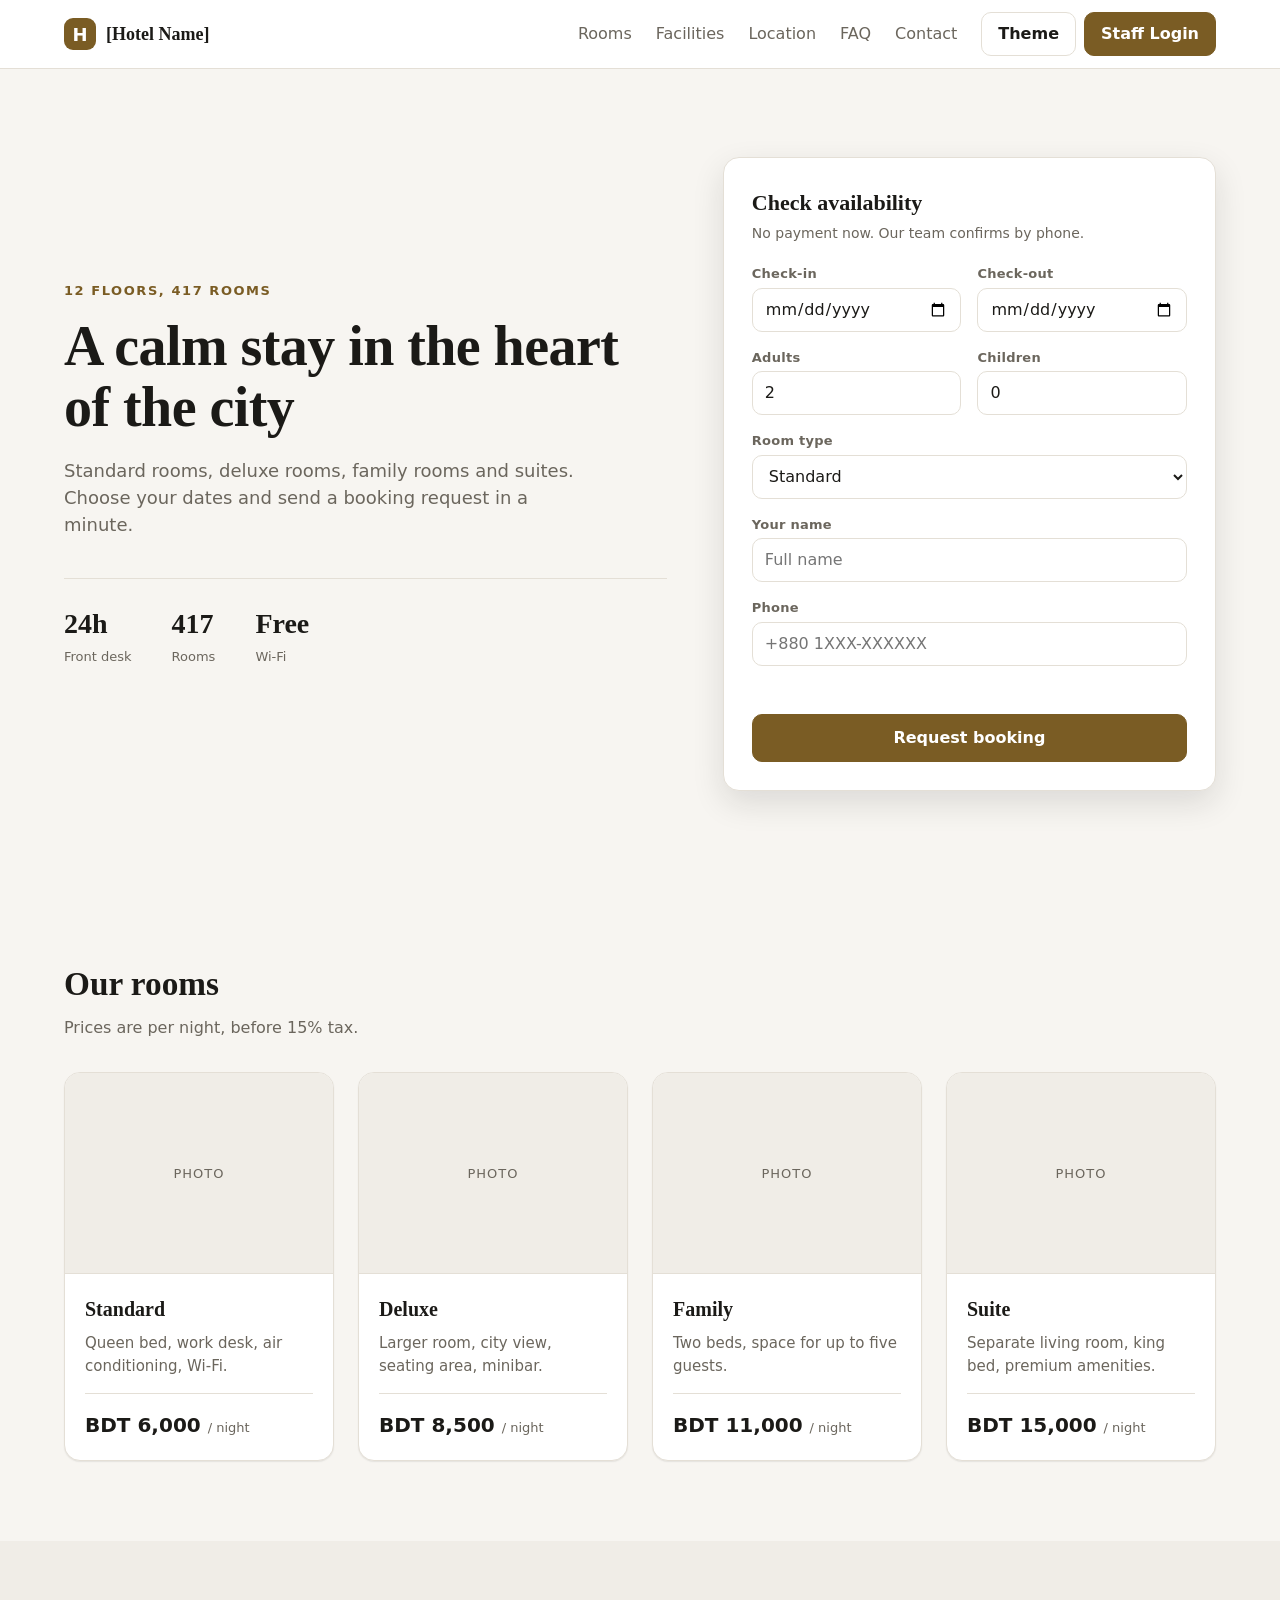
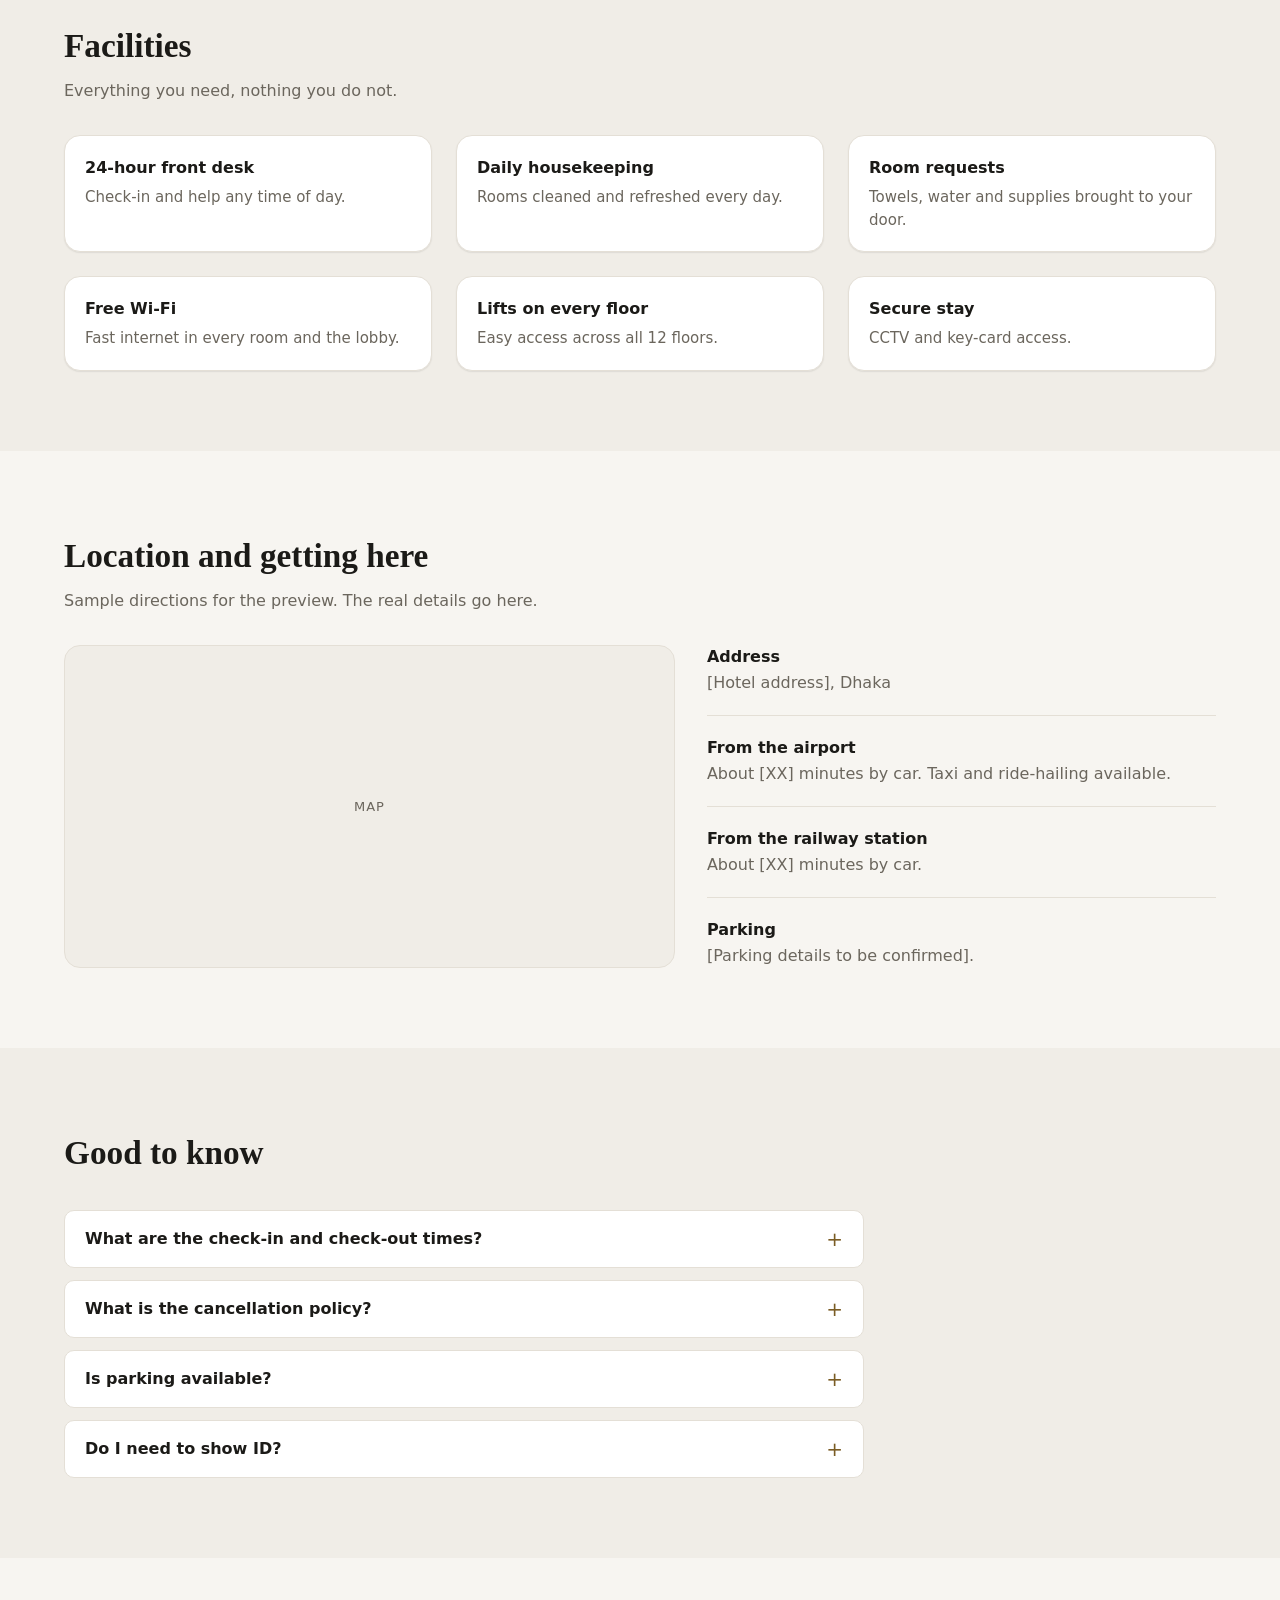
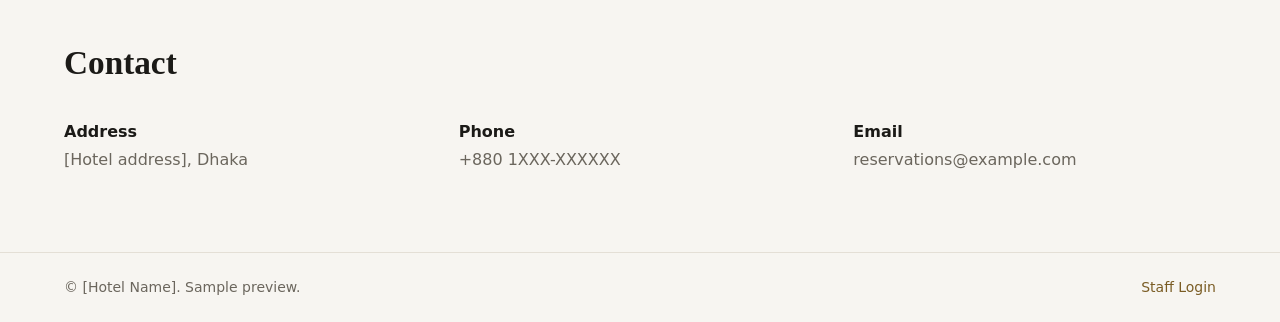
==== index.html @ 670b1ddd "Add files via upload" ====
<!DOCTYPE html>
<html lang="en" data-theme="light">
<head>
  <meta charset="UTF-8">
  <meta name="viewport" content="width=device-width, initial-scale=1">
  <title>[Hotel Name] - Stay with us</title>
  <meta name="description" content="Rooms, suites and family stays. Check availability and request a booking.">
  <link rel="stylesheet" href="base.css">
  <link rel="stylesheet" href="index.css">
  <script src="js/theme.js"></script>
</head>
<body class="site">
  <header class="site-nav">
    <a class="site-nav__brand" href="#top"><span class="site-nav__logo" aria-hidden="true">H</span>[Hotel Name]</a>
    <nav class="site-nav__links" aria-label="Main">
      <a href="#rooms">Rooms</a>
      <a href="#facilities">Facilities</a>
      <a href="#location">Location</a>
      <a href="#faq">FAQ</a>
      <a href="#contact">Contact</a>
    </nav>
    <div class="site-nav__actions">
      <button class="btn" type="button" id="themeBtn" aria-label="Toggle light or dark theme">Theme</button>
      <a class="btn btn--primary" href="login.html">Staff Login</a>
    </div>
  </header>

  <main id="top">
    <section class="hero">
      <div class="hero__text">
        <p class="hero__eyebrow">12 floors, 417 rooms</p>
        <h1 class="hero__title">A calm stay in the heart of the city</h1>
        <p class="hero__lead">Standard rooms, deluxe rooms, family rooms and suites. Choose your dates and send a booking request in a minute.</p>
        <ul class="hero__facts" aria-label="Highlights">
          <li><strong>24h</strong><span>Front desk</span></li>
          <li><strong>417</strong><span>Rooms</span></li>
          <li><strong>Free</strong><span>Wi-Fi</span></li>
        </ul>
      </div>
      <form class="card avail" id="availForm" novalidate>
        <h2 class="avail__title">Check availability</h2>
        <p class="avail__sub">No payment now. Our team confirms by phone.</p>
        <div class="avail__grid">
          <div class="field"><label class="field__label" for="a-in">Check-in</label><input class="input" id="a-in" type="date" required></div>
          <div class="field"><label class="field__label" for="a-out">Check-out</label><input class="input" id="a-out" type="date" required></div>
          <div class="field"><label class="field__label" for="a-ad">Adults</label><input class="input" id="a-ad" type="number" min="1" max="6" value="2"></div>
          <div class="field"><label class="field__label" for="a-ch">Children</label><input class="input" id="a-ch" type="number" min="0" max="4" value="0"></div>
          <div class="field avail__wide"><label class="field__label" for="a-type">Room type</label>
            <select class="select" id="a-type"><option value="STD">Standard</option><option value="DLX">Deluxe</option><option value="FAM">Family</option><option value="STE">Suite</option></select></div>
          <div class="field avail__wide"><label class="field__label" for="a-name">Your name</label><input class="input" id="a-name" type="text" placeholder="Full name"></div>
          <div class="field avail__wide"><label class="field__label" for="a-ph">Phone</label><input class="input" id="a-ph" type="tel" placeholder="+880 1XXX-XXXXXX"></div>
        </div>
        <p class="avail__msg" id="availMsg" role="status" aria-live="polite"></p>
        <button class="btn btn--primary avail__submit" type="submit">Request booking</button>
      </form>
    </section>

    <section class="section" id="rooms">
      <div class="section__head">
        <h2 class="section__title">Our rooms</h2>
        <p class="section__lead">Prices are per night, before 15% tax.</p>
      </div>
      <div class="rooms">
        <article class="card room"><div class="room__img" aria-hidden="true">Photo</div><div class="room__body"><h3>Standard</h3><p>Queen bed, work desk, air conditioning, Wi-Fi.</p><p class="room__price">BDT 6,000 <span>/ night</span></p></div></article>
        <article class="card room"><div class="room__img" aria-hidden="true">Photo</div><div class="room__body"><h3>Deluxe</h3><p>Larger room, city view, seating area, minibar.</p><p class="room__price">BDT 8,500 <span>/ night</span></p></div></article>
        <article class="card room"><div class="room__img" aria-hidden="true">Photo</div><div class="room__body"><h3>Family</h3><p>Two beds, space for up to five guests.</p><p class="room__price">BDT 11,000 <span>/ night</span></p></div></article>
        <article class="card room"><div class="room__img" aria-hidden="true">Photo</div><div class="room__body"><h3>Suite</h3><p>Separate living room, king bed, premium amenities.</p><p class="room__price">BDT 15,000 <span>/ night</span></p></div></article>
      </div>
    </section>

    <section class="section section--alt" id="facilities">
      <div class="section__head"><h2 class="section__title">Facilities</h2><p class="section__lead">Everything you need, nothing you do not.</p></div>
      <ul class="facts">
        <li class="card"><strong>24-hour front desk</strong><span>Check-in and help any time of day.</span></li>
        <li class="card"><strong>Daily housekeeping</strong><span>Rooms cleaned and refreshed every day.</span></li>
        <li class="card"><strong>Room requests</strong><span>Towels, water and supplies brought to your door.</span></li>
        <li class="card"><strong>Free Wi-Fi</strong><span>Fast internet in every room and the lobby.</span></li>
        <li class="card"><strong>Lifts on every floor</strong><span>Easy access across all 12 floors.</span></li>
        <li class="card"><strong>Secure stay</strong><span>CCTV and key-card access.</span></li>
      </ul>
    </section>

    <section class="section" id="location">
      <div class="section__head"><h2 class="section__title">Location and getting here</h2><p class="section__lead">Sample directions for the preview. The real details go here.</p></div>
      <div class="where">
        <div class="where__map" aria-hidden="true">Map</div>
        <ul class="where__list">
          <li><strong>Address</strong><span>[Hotel address], Dhaka</span></li>
          <li><strong>From the airport</strong><span>About [XX] minutes by car. Taxi and ride-hailing available.</span></li>
          <li><strong>From the railway station</strong><span>About [XX] minutes by car.</span></li>
          <li><strong>Parking</strong><span>[Parking details to be confirmed].</span></li>
        </ul>
      </div>
    </section>

    <section class="section section--alt" id="faq">
      <div class="section__head"><h2 class="section__title">Good to know</h2></div>
      <div class="faq">
        <details class="faq__item"><summary>What are the check-in and check-out times?</summary><p>Check-in from [14:00], check-out by [12:00]. Ask the front desk about early arrival or late departure.</p></details>
        <details class="faq__item"><summary>What is the cancellation policy?</summary><p>[Policy to be confirmed]. Please call the front desk to change or cancel a request.</p></details>
        <details class="faq__item"><summary>Is parking available?</summary><p>[Parking details to be confirmed]. Ask the front desk when you book.</p></details>
        <details class="faq__item"><summary>Do I need to show ID?</summary><p>Yes. Every adult guest shows a valid photo ID or passport at check-in.</p></details>
      </div>
    </section>

    <section class="section" id="contact">
      <div class="section__head"><h2 class="section__title">Contact</h2></div>
      <div class="contact">
        <p><strong>Address</strong><span>[Hotel address], Dhaka</span></p>
        <p><strong>Phone</strong><span>+880 1XXX-XXXXXX</span></p>
        <p><strong>Email</strong><span>reservations@example.com</span></p>
      </div>
    </section>
  </main>

  <footer class="site-foot">
    <span>&copy; [Hotel Name]. Sample preview.</span>
    <a href="login.html">Staff Login</a>
  </footer>
  <script src="js/index.js"></script>
</body>
</html>
---- base.css ----
/* base.css - shared by all pages. Owner: Claude A.
   Page CSS files from B, C and D load after this file and may override it. */
:root {
  /* Premium theme: warm stone neutrals, deep ink text, one muted brass accent. */
  --bg: #f7f5f1;
  --surface: #ffffff;
  --surface-2: #f0ede7;
  --text: #1b1a17;
  --text-muted: #6b665d;
  --border: #e4dfd6;
  --accent: #7a5c24;
  --on-accent: #ffffff;
  --success: #2c7a58;
  --warning: #a8701a;
  --danger: #ab3f38;
  --info: #5b57a3;
  --on-status: #ffffff;
  --occupied: #3f4c61;
  --sidebar-w: 248px;
  --topbar-h: 60px;
  --radius: 10px;
  --radius-lg: 16px;
  --font-display: "Iowan Old Style", "Palatino Linotype", Palatino, "Book Antiqua", Georgia, serif;
  --shadow-sm: 0 1px 2px rgba(27, 26, 23, 0.05), 0 1px 1px rgba(27, 26, 23, 0.03);
  --shadow: 0 12px 32px rgba(27, 26, 23, 0.12);
}
[data-theme="dark"] {
  --bg: #121110;
  --surface: #1a1917;
  --surface-2: #23211e;
  --text: #f1ede6;
  --text-muted: #a29b8f;
  --border: #302d28;
  --accent: #cfa95f;
  --on-accent: #17140e;
  --success: #52b68a;
  --warning: #d9a042;
  --danger: #e27b73;
  --info: #a29de6;
  --on-status: #14120e;
  --occupied: #8ea3c2;
  --shadow-sm: 0 1px 2px rgba(0, 0, 0, 0.4);
  --shadow: 0 12px 32px rgba(0, 0, 0, 0.55);
  color-scheme: dark;
}
*, *::before, *::after { box-sizing: border-box; }
html { font-size: 16px; }
body {
  margin: 0;
  font-family: Inter, system-ui, -apple-system, Segoe UI, Roboto, sans-serif;
  background: var(--bg);
  color: var(--text);
  line-height: 1.5;
}
a { color: var(--accent); text-decoration: none; }
:focus-visible { outline: 2px solid var(--accent); outline-offset: 2px; }
[hidden] { display: none !important; }
.is-hidden { display: none !important; }
.sr-only { position: absolute; width: 1px; height: 1px; overflow: hidden; clip: rect(0 0 0 0); white-space: nowrap; }

/* Role based visibility. core.js sets data-role on the body. */
body:not([data-role="admin"]) .role-admin { display: none !important; }
body:not([data-role="admin"]):not([data-role="manager"]) .role-manager { display: none !important; }
body[data-role="owner"] .role-edit { display: none !important; }

/* App shell */
.app { display: grid; grid-template-columns: var(--sidebar-w) 1fr; min-height: 100vh; }
.sidebar {
  position: sticky; top: 0; height: 100vh; overflow-y: auto;
  background: var(--surface); border-right: 1px solid var(--border);
  padding: 16px 12px;
}
.sidebar__brand { display: flex; align-items: center; gap: 10px; font-weight: 700; font-size: 1.125rem; padding: 8px 12px 16px; }
.sidebar__logo {
  width: 32px; height: 32px; border-radius: 9px; display: grid; place-items: center;
  background: var(--accent); color: var(--on-accent); font-size: 1rem; font-weight: 700; flex: none;
}
.sidebar__nav { list-style: none; margin: 0; padding: 0; display: grid; gap: 4px; }
.sidebar__link {
  display: flex; align-items: center; gap: 12px;
  min-height: 44px; padding: 8px 12px; border-radius: var(--radius);
  color: var(--text-muted); font-weight: 500;
}
.sidebar__link:hover { background: var(--surface-2); color: var(--text); }
.sidebar__link--active, .sidebar__link--active:hover { background: var(--accent); color: var(--on-accent); }
.icon { width: 20px; height: 20px; flex: none; fill: none; stroke: currentColor; stroke-width: 2; stroke-linecap: round; stroke-linejoin: round; }
.workspace { display: flex; flex-direction: column; min-width: 0; }
.topbar {
  position: sticky; top: 0; z-index: 10; height: var(--topbar-h);
  display: flex; align-items: center; gap: 12px; padding: 0 24px;
  background: var(--surface); border-bottom: 1px solid var(--border);
}
.topbar__search { flex: 1; max-width: 420px; }
.topbar__spacer { flex: 1; }
.main { padding: 24px; display: grid; gap: 24px; align-content: start; }
.page-title { margin: 0; font-size: 1.5rem; }

/* Components */
.card {
  background: var(--surface); border: 1px solid var(--border);
  border-radius: var(--radius-lg); padding: 20px; box-shadow: var(--shadow-sm);
}
.card__title { margin: 0 0 12px; font-size: 1rem; font-weight: 600; }
.btn {
  display: inline-flex; align-items: center; justify-content: center; gap: 8px;
  min-height: 44px; padding: 8px 16px; border-radius: var(--radius); cursor: pointer;
  border: 1px solid var(--border); background: var(--surface); color: var(--text);
  font: inherit; font-weight: 600;
}
.btn:hover:not(:disabled) { filter: brightness(0.97); }
.btn:disabled { opacity: 0.5; cursor: not-allowed; }
.btn--primary { background: var(--accent); border-color: var(--accent); color: var(--on-accent); }
.btn--danger { background: var(--danger); border-color: var(--danger); color: var(--on-status); }
.btn--small { font-size: 0.875rem; padding: 6px 12px; min-height: 36px; }
.input, .select, .textarea {
  width: 100%; min-height: 44px; padding: 8px 12px; border-radius: var(--radius);
  border: 1px solid var(--border); background: var(--surface); color: var(--text); font: inherit;
}
.input[aria-invalid="true"], .select[aria-invalid="true"], .textarea[aria-invalid="true"] { border-color: var(--danger); }
.field__label { display: block; margin: 0 0 4px; font-size: 0.8125rem; font-weight: 600; color: var(--text-muted); }
.field-error { margin: 4px 0 0; font-size: 0.8125rem; color: var(--danger); }
.badge {
  display: inline-block; padding: 2px 10px; border-radius: 999px;
  font-size: 0.75rem; font-weight: 600; background: var(--surface-2); color: var(--text-muted);
}
.badge--vacant { background: var(--success); color: var(--on-status); }
.badge--occupied { background: var(--occupied); color: var(--on-status); }
.badge--dirty { background: var(--warning); color: var(--on-status); }
.badge--maintenance { background: var(--danger); color: var(--on-status); }
.badge--reserved { background: var(--info); color: var(--on-status); }
.table { width: 100%; border-collapse: collapse; }
.table th, .table td { text-align: left; padding: 12px; border-bottom: 1px solid var(--border); }
.table th { color: var(--text-muted); font-size: 0.8125rem; font-weight: 600; }
.table-wrap { overflow-x: auto; }
.grid { display: grid; gap: 16px; }
.toolbar { display: flex; flex-wrap: wrap; align-items: center; justify-content: space-between; gap: 16px; }
.empty-row { padding: 24px; text-align: center; color: var(--text-muted); }
.muted { color: var(--text-muted); }
.text-danger { color: var(--danger); }
.text-success { color: var(--success); }
.nowrap { white-space: nowrap; }
.right { text-align: right; }

/* Segmented control (filters) */
.seg { display: inline-flex; border: 1px solid var(--border); border-radius: var(--radius); overflow: hidden; background: var(--surface); }
.seg__btn { min-height: 40px; padding: 6px 16px; border: 0; border-right: 1px solid var(--border); background: transparent; color: var(--text-muted); font: inherit; font-weight: 600; cursor: pointer; }
.seg__btn:last-child { border-right: 0; }
.seg__btn:hover { color: var(--text); background: var(--surface-2); }
.seg__btn.is-on { background: var(--accent); color: var(--on-accent); }
.table-wrap--scroll { max-height: 420px; overflow: auto; }
.table-wrap--scroll thead th { position: sticky; top: 0; background: var(--surface); z-index: 1; }
.table-actions { display: flex; flex-wrap: wrap; gap: 6px; }

/* Modal: opens with JS (.is-open) and still works with the CSS :target technique */
.modal {
  display: none; position: fixed; inset: 0; z-index: 50;
  align-items: center; justify-content: center; padding: 16px;
}
.modal:target, .modal.is-open { display: flex; }
.modal__backdrop { position: absolute; inset: 0; background: rgba(0, 0, 0, 0.5); }
.modal__box { position: relative; width: 100%; max-width: 480px; max-height: 90vh; overflow-y: auto; padding: 24px; }
.modal__actions { display: flex; justify-content: flex-end; gap: 8px; margin-top: 24px; flex-wrap: wrap; }
.modal__text { margin: 0 0 12px; color: var(--text-muted); }

/* Toasts */
.toasts { position: fixed; right: 16px; bottom: 16px; z-index: 100; display: grid; gap: 8px; max-width: calc(100vw - 32px); }
.toast {
  background: var(--text); color: var(--bg); padding: 12px 16px; border-radius: 8px;
  box-shadow: var(--shadow); font-weight: 500; max-width: 380px;
  animation: toast-in 0.18s ease-out;
}
.toast--success { border-left: 4px solid var(--success); }
.toast--error { border-left: 4px solid var(--danger); }
.toast--warn { border-left: 4px solid var(--warning); }
@keyframes toast-in { from { opacity: 0; transform: translateY(8px); } to { opacity: 1; transform: none; } }
@media (prefers-reduced-motion: reduce) { .toast { animation: none; } }
body.mobile .toasts { bottom: 84px; left: 16px; right: 16px; }

/* Topbar dropdowns */
.menu { position: relative; }
.menu__btn { position: relative; }
.menu__count {
  position: absolute; top: -6px; right: -6px; min-width: 20px; height: 20px; padding: 0 5px;
  border-radius: 999px; background: var(--danger); color: var(--on-status); font-size: 0.6875rem; font-weight: 700;
  display: grid; place-items: center;
}
.dropdown {
  position: absolute; right: 0; top: calc(100% + 8px); width: 320px; max-width: calc(100vw - 32px);
  background: var(--surface); border: 1px solid var(--border); border-radius: var(--radius);
  box-shadow: var(--shadow); padding: 8px; z-index: 30; display: none;
}
.dropdown.is-open { display: block; }
.dropdown__head { padding: 8px 12px; font-weight: 700; }
.dropdown__sub { padding: 0 12px 8px; font-size: 0.8125rem; color: var(--text-muted); }
.dropdown__item {
  display: block; width: 100%; text-align: left; padding: 10px 12px; border-radius: var(--radius);
  border: 0; background: none; color: var(--text); font: inherit; cursor: pointer;
}
.dropdown__item:hover { background: var(--surface-2); }
.dropdown__item small { display: block; color: var(--text-muted); }
.dropdown__empty { padding: 16px 12px; color: var(--text-muted); }

/* Avatar (used by staff and account menu) */
.avatar {
  width: 36px; height: 36px; border-radius: 50%; display: inline-grid; place-items: center;
  background: var(--surface-2); color: var(--text); font-size: 0.8125rem; font-weight: 700; flex: none;
}
.avatar--lg { width: 56px; height: 56px; font-size: 1.125rem; }

/* Receipt (modal + print) */
.receipt { font-size: 0.9375rem; }
.receipt__head { text-align: center; margin-bottom: 12px; }
.receipt__head strong { display: block; font-size: 1.125rem; }
.receipt__lines { display: grid; grid-template-columns: 1fr auto; gap: 6px 12px; margin: 0; padding: 12px 0; border-block: 1px dashed var(--border); }
.receipt__lines dt { color: var(--text-muted); }
.receipt__lines dd { margin: 0; text-align: right; font-weight: 600; }
.receipt__total { display: flex; justify-content: space-between; font-size: 1.125rem; font-weight: 700; margin-top: 12px; }
#receiptPrint { display: none; }

/* Responsive */
@media (max-width: 900px) {
  .app { grid-template-columns: 1fr; }
  .sidebar { position: static; height: auto; border-right: 0; border-bottom: 1px solid var(--border); }
  .sidebar__nav { grid-auto-flow: column; grid-auto-columns: max-content; overflow-x: auto; }
  .main { padding: 16px; }
  .topbar { padding: 0 16px; }
  .topbar__search { display: none; }
}

/* Print: reports and receipts */
@media print {
  .sidebar, .topbar, .no-print, .toasts, .modal { display: none !important; }
  .app { display: block; }
  body { background: #fff; color: #000; }
  .card { border-color: #ccc; box-shadow: none; break-inside: avoid; }
  body.printing-receipt > *:not(#receiptPrint) { display: none !important; }
  body.printing-receipt #receiptPrint { display: block !important; padding: 24px; max-width: 420px; margin: 0 auto; }
}

/* final polish: keep big figures on one line */
.stat__value, .kpi__value { white-space: nowrap; font-size: clamp(16px, 1.55vw, 24px); }

/* static-demo ribbon */
.demo-ribbon{position:fixed;left:50%;bottom:10px;transform:translateX(-50%);z-index:60;background:var(--text,#1c2430);color:var(--surface,#fff);font-size:12px;padding:5px 14px;border-radius:999px;opacity:.85;pointer-events:none;white-space:nowrap}
@media print{.demo-ribbon{display:none}}

/* premium typography: serif display headings, quiet small caps labels */
h1, .page-title, .hero__title, .login__title { font-family: var(--font-display); font-weight: 600; letter-spacing: -0.01em; }
.field__label { letter-spacing: 0.02em; }
.btn { transition: background .15s, border-color .15s, filter .15s, box-shadow .15s; }
.btn--primary:hover:not(:disabled) { filter: brightness(1.08); box-shadow: var(--shadow-sm); }

/* small-screen shell: never let content widen the page (requested by workers B and C) */
.workspace, .main { min-width: 0; }
.main { grid-template-columns: minmax(0, 1fr); }
@media (max-width: 900px) {
  .app { grid-template-columns: minmax(0, 1fr); }
  .sidebar, .main { min-width: 0; }
  .topbar { gap: 8px; padding: 0 12px; }
  .topbar .btn { padding: 6px 10px; white-space: nowrap; }
  .topbar .theme-label, .topbar .menu__btn > span:last-child { position: absolute; width: 1px; height: 1px; overflow: hidden; clip: rect(0 0 0 0); white-space: nowrap; }
}
.mobile .demo-ribbon { display: none; }
---- index.css ----
/* index.css - public customer-facing home page. Loads after base.css. Claude B, round 2. */
.site-nav { position: sticky; top: 0; z-index: 20; display: flex; align-items: center; gap: 24px; padding: 12px 5vw; background: var(--surface); border-bottom: 1px solid var(--border); }
.site-nav__brand { display: flex; align-items: center; gap: 10px; font-family: var(--font-display); font-size: 1.125rem; font-weight: 600; color: var(--text); }
.site-nav__logo { display: grid; place-items: center; width: 32px; height: 32px; border-radius: 9px; background: var(--accent); color: var(--on-accent); font-family: Inter, system-ui, sans-serif; font-weight: 700; }
.site-nav__links { display: flex; gap: 24px; margin-left: auto; }
.site-nav__links a { color: var(--text-muted); font-weight: 500; padding: 8px 0; transition: color .15s; }
.site-nav__links a:hover { color: var(--text); }
.site-nav__actions { display: flex; gap: 8px; }

.hero { display: grid; grid-template-columns: 1.1fr .9fr; gap: 56px; align-items: center; max-width: 1280px; margin: 0 auto; padding: 88px 5vw; }
.hero__eyebrow { margin: 0 0 16px; color: var(--accent); font-size: .8125rem; font-weight: 600; letter-spacing: .12em; text-transform: uppercase; }
.hero__title { margin: 0 0 20px; font-size: clamp(2.25rem, 4.6vw, 3.5rem); line-height: 1.08; }
.hero__lead { margin: 0; max-width: 46ch; color: var(--text-muted); font-size: 1.125rem; }
.hero__facts { list-style: none; display: flex; gap: 40px; margin: 40px 0 0; padding: 24px 0 0; border-top: 1px solid var(--border); }
.hero__facts li { display: grid; gap: 2px; }
.hero__facts strong { font-family: var(--font-display); font-size: 1.75rem; font-weight: 600; font-variant-numeric: tabular-nums; }
.hero__facts span { color: var(--text-muted); font-size: .8125rem; }

.avail { padding: 28px; box-shadow: var(--shadow); }
.avail__title { margin: 0; font-family: var(--font-display); font-size: 1.375rem; font-weight: 600; }
.avail__sub { margin: 4px 0 20px; color: var(--text-muted); font-size: .875rem; }
.avail__grid { display: grid; grid-template-columns: repeat(2, minmax(0, 1fr)); gap: 16px; }
.avail__grid .input, .avail__grid .select { min-width: 0; }
.avail__wide { grid-column: 1 / -1; }
.avail__msg { min-height: 24px; margin: 16px 0 8px; font-size: .875rem; color: var(--success); }
.avail__msg.is-error { color: var(--danger); }
.avail__submit { width: 100%; min-height: 48px; }
.input, .select { transition: border-color .15s, box-shadow .15s; }
.input:focus, .select:focus { outline: none; border-color: var(--accent); box-shadow: 0 0 0 3px var(--surface-2), 0 0 0 4px var(--accent); }

.section { padding: 80px 5vw; }
.section > *, .hero > * { min-width: 0; }
.section--alt { background: var(--surface-2); }
.section__head { max-width: 1280px; margin: 0 auto 32px; }
.section__title { margin: 0 0 8px; font-family: var(--font-display); font-size: clamp(1.625rem, 2.6vw, 2.125rem); font-weight: 600; }
.section__lead { margin: 0; color: var(--text-muted); }
.section > :not(.section__head) { max-width: 1280px; margin-inline: auto; }

.rooms { display: grid; grid-template-columns: repeat(auto-fit, minmax(240px, 1fr)); gap: 24px; }
.room { padding: 0; overflow: hidden; }
.room__img, .where__map { display: grid; place-items: center; background: var(--surface-2); color: var(--text-muted); font-size: .8125rem; letter-spacing: .08em; text-transform: uppercase; }
.room__img { aspect-ratio: 4 / 3; border-bottom: 1px solid var(--border); }
.section--alt .room__img { background: var(--bg); }
.room__body { padding: 20px; }
.room h3 { margin: 0 0 8px; font-family: var(--font-display); font-size: 1.25rem; font-weight: 600; }
.room p { margin: 0; color: var(--text-muted); font-size: .9375rem; }
.room .room__price { margin-top: 16px; padding-top: 16px; border-top: 1px solid var(--border); color: var(--text); font-size: 1.25rem; font-weight: 600; font-variant-numeric: tabular-nums; }
.room__price span { color: var(--text-muted); font-size: .8125rem; font-weight: 400; }

.facts { list-style: none; margin: 0; padding: 0; display: grid; grid-template-columns: repeat(auto-fit, minmax(340px, 1fr)); gap: 24px; }
.facts li { display: flex; flex-direction: column; gap: 6px; }
.facts strong { font-weight: 600; }
.facts span { color: var(--text-muted); font-size: .9375rem; }

.where { display: grid; grid-template-columns: 1.2fr 1fr; gap: 32px; align-items: stretch; }
.where__map { min-height: 280px; border: 1px solid var(--border); border-radius: var(--radius-lg); }
.where__list { list-style: none; margin: 0; padding: 0; display: grid; gap: 20px; align-content: start; }
.where__list li { display: grid; gap: 2px; padding-bottom: 20px; border-bottom: 1px solid var(--border); }
.where__list li:last-child { border-bottom: 0; padding-bottom: 0; }
.where__list span { color: var(--text-muted); }

.faq { display: grid; gap: 12px; }
.faq__item { max-width: 800px; background: var(--surface); border: 1px solid var(--border); border-radius: var(--radius); }
.faq__item summary { display: flex; justify-content: space-between; align-items: center; gap: 16px; min-height: 56px; padding: 12px 20px; font-weight: 600; cursor: pointer; list-style: none; }
.faq__item summary::-webkit-details-marker { display: none; }
.faq__item summary::after { content: "+"; font-size: 1.25rem; font-weight: 400; color: var(--accent); flex: none; }
.faq__item[open] summary::after { content: "\2212"; }
.faq__item p { margin: 0; padding: 0 20px 20px; color: var(--text-muted); }

.contact { display: grid; grid-template-columns: repeat(auto-fit, minmax(220px, 1fr)); gap: 32px; }
.contact p { margin: 0; display: grid; gap: 4px; }
.contact span { color: var(--text-muted); }

.site-foot { display: flex; justify-content: space-between; gap: 12px; flex-wrap: wrap; padding: 24px 5vw; border-top: 1px solid var(--border); color: var(--text-muted); font-size: .875rem; }

@media (max-width: 960px) {
  .hero { grid-template-columns: 1fr; gap: 40px; padding: 48px 5vw; }
  .where { grid-template-columns: 1fr; }
  .section { padding: 56px 5vw; }
  .site-nav__links { display: none; }
  .site-nav__actions { margin-left: auto; }
}
@media (max-width: 480px) {
  .site-nav__brand { white-space: nowrap; }
  .site-nav__actions { gap: 6px; }
  .site-nav__actions .btn { padding: 6px 10px; font-size: .8125rem; white-space: nowrap; }
  .avail { padding: 20px; }
  .avail__grid { gap: 12px; }
  .hero__facts { gap: 24px; }
  .site-nav { gap: 12px; }
  .site-nav__brand { min-width: 0; }
}
@media (prefers-reduced-motion: reduce) { * { transition: none !important; } }
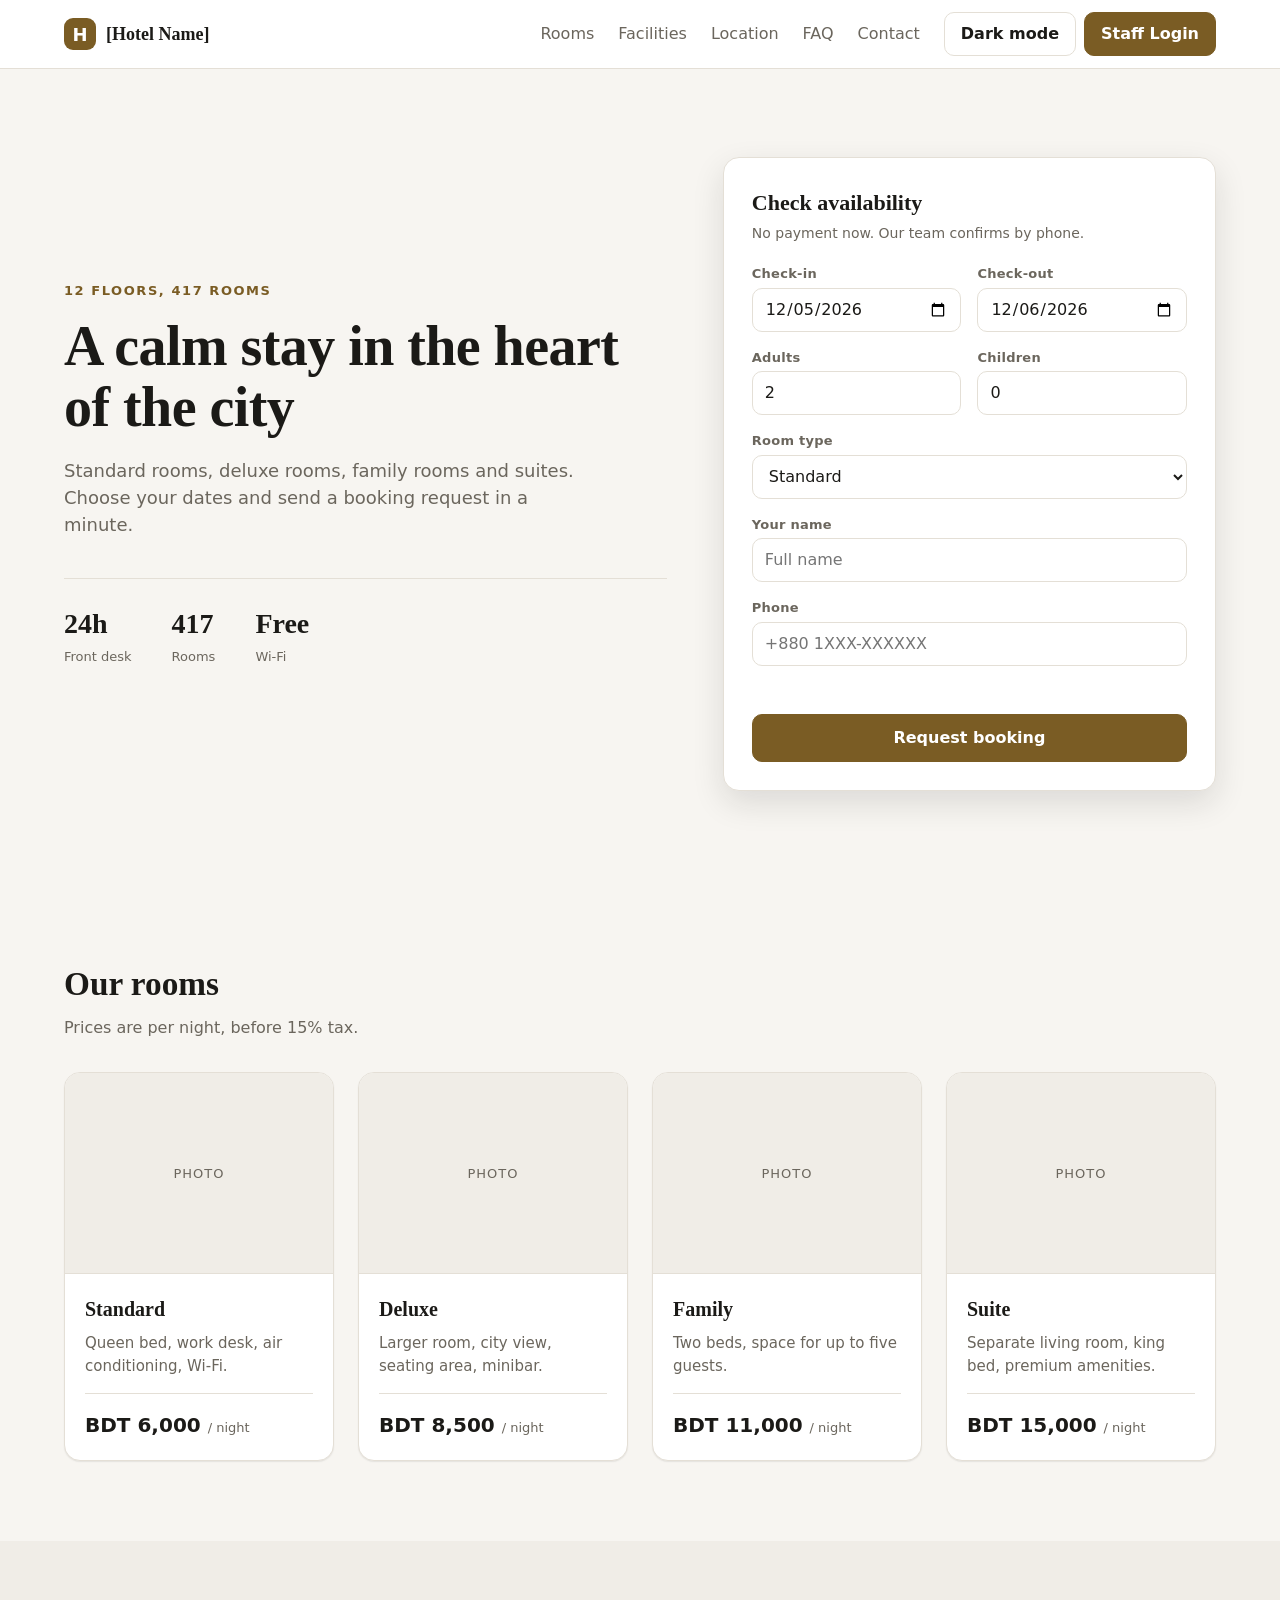
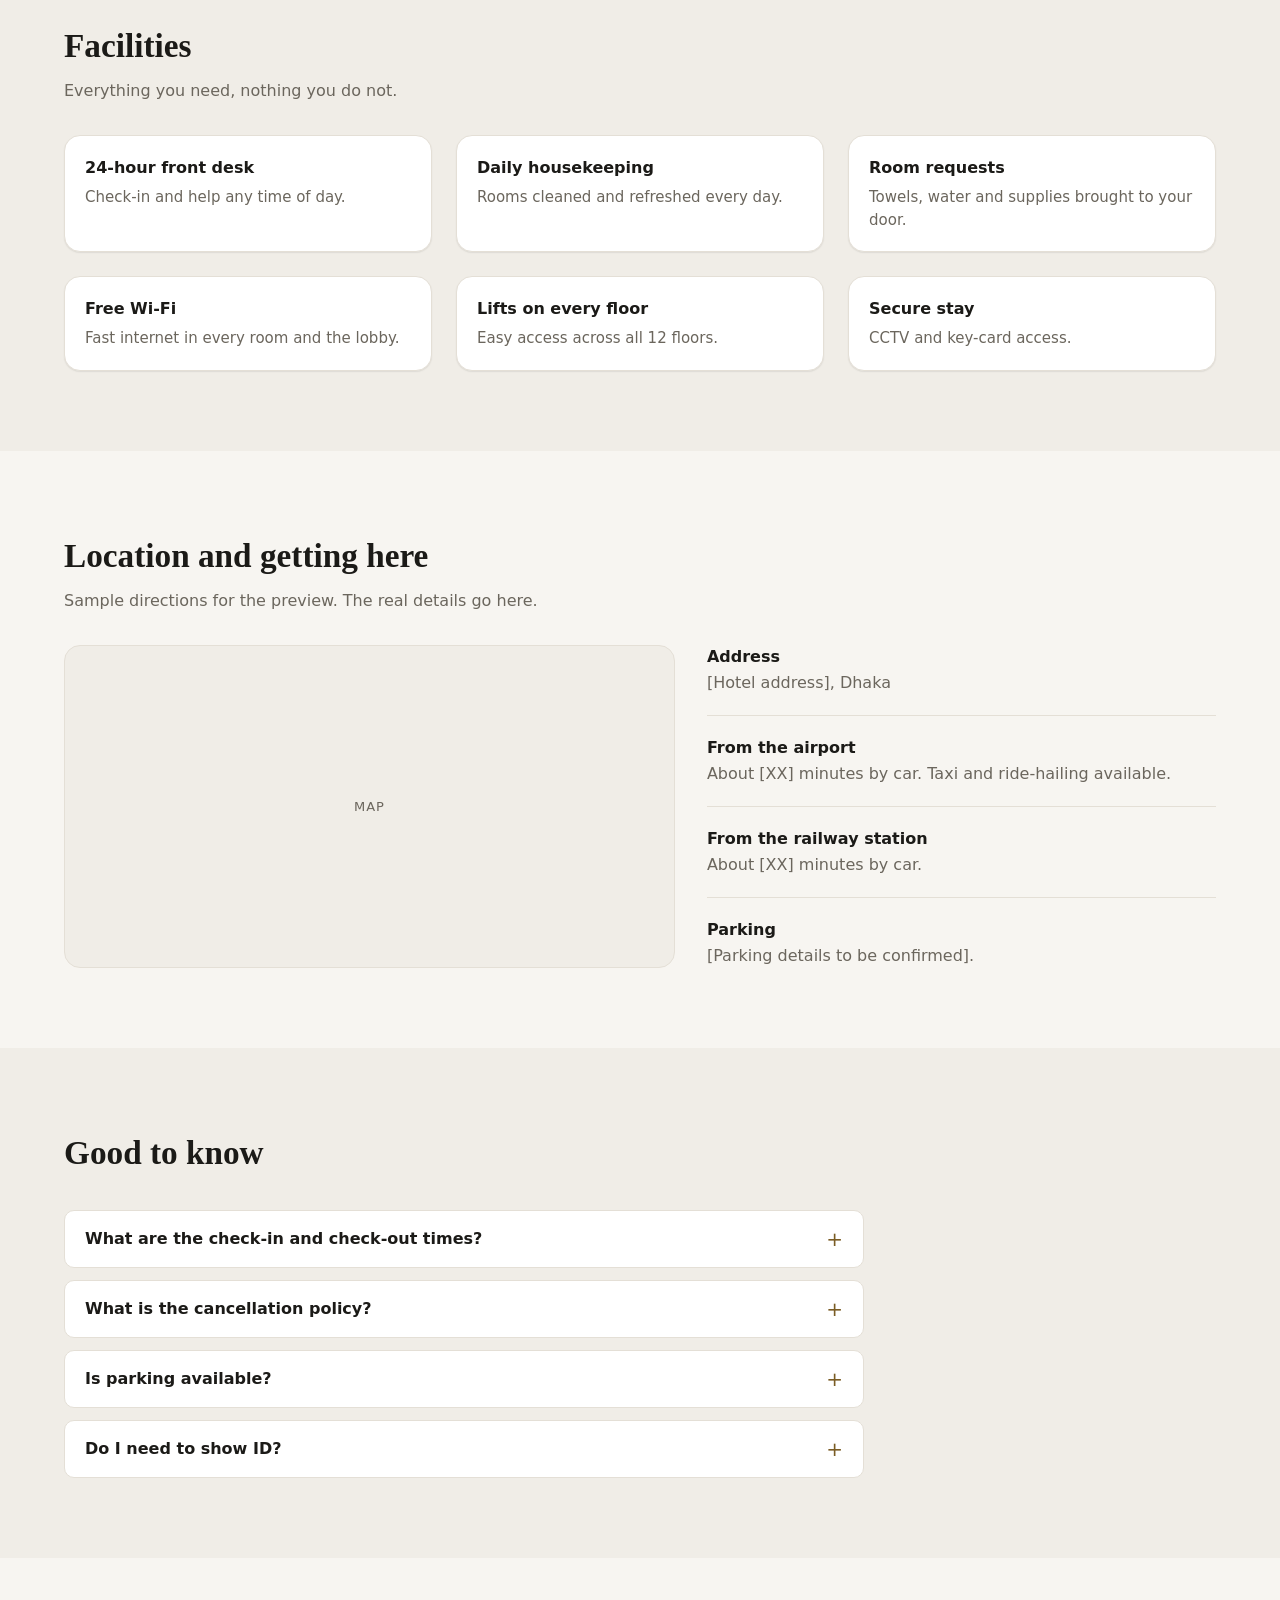
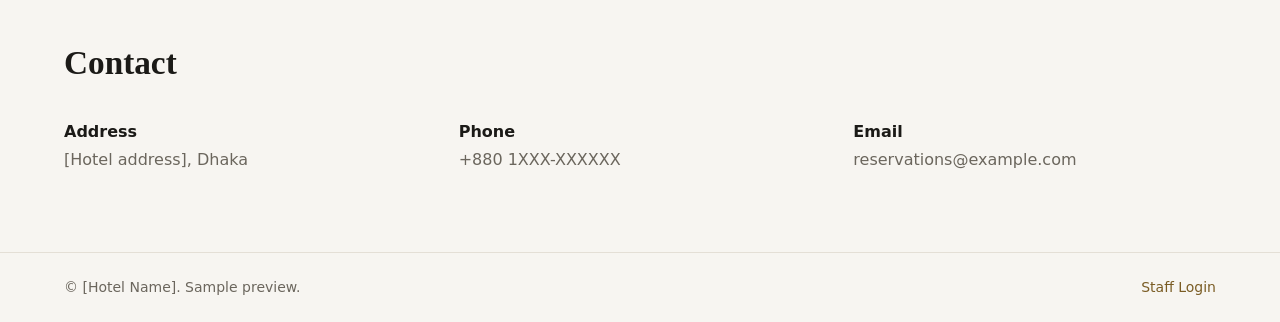
==== commit a67f2ac5: "Add files via upload" ====
--- a/index.html
+++ b/index.html
@@ -7,7 +7,7 @@
   <meta name="description" content="Rooms, suites and family stays. Check availability and request a booking.">
   <link rel="stylesheet" href="base.css">
   <link rel="stylesheet" href="index.css">
-  <script src="js/theme.js"></script>
+  <script src="theme.js"></script>
 </head>
 <body class="site">
   <header class="site-nav">
@@ -117,6 +117,6 @@
     <span>&copy; [Hotel Name]. Sample preview.</span>
     <a href="login.html">Staff Login</a>
   </footer>
-  <script src="js/index.js"></script>
+  <script src="index.js"></script>
 </body>
 </html>
